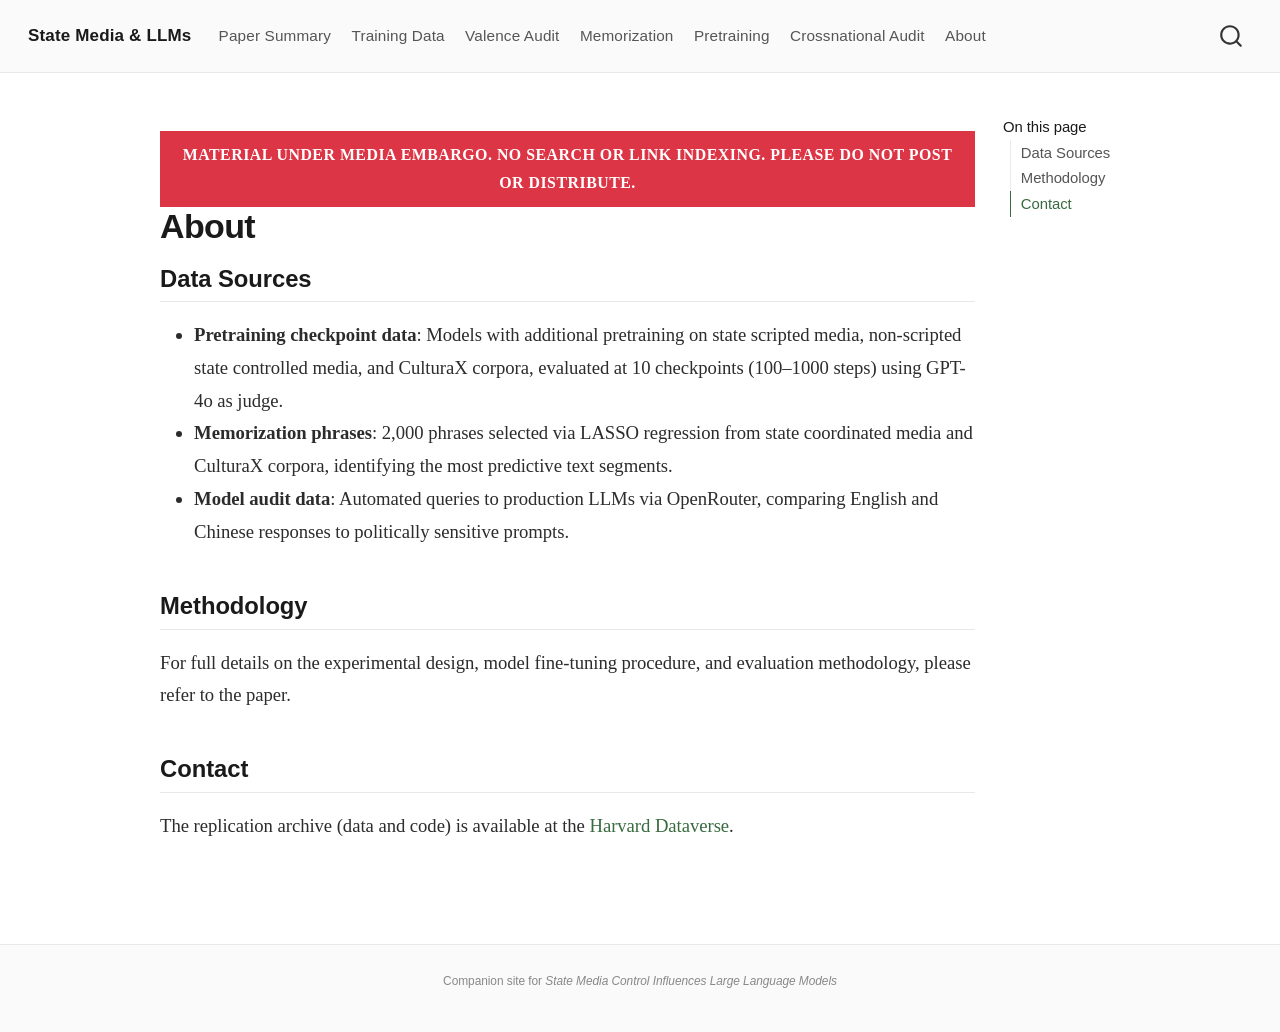
==== about.html @ 5cf8078a "Built site for gh-pages" ====
<!DOCTYPE html>
<html xmlns="http://www.w3.org/1999/xhtml" lang="en" xml:lang="en"><head>

<meta charset="utf-8">
<meta name="generator" content="quarto-1.9.37">

<meta name="viewport" content="width=device-width, initial-scale=1.0, user-scalable=yes">


<title>About – State Media &amp; LLMs</title>
<style>
/* Default styles provided by pandoc.
** See https://pandoc.org/MANUAL.html#variables-for-html for config info.
*/
code{white-space: pre-wrap;}
span.smallcaps{font-variant: small-caps;}
div.columns{display: flex; gap: min(4vw, 1.5em);}
div.column{flex: auto; overflow-x: auto;}
div.hanging-indent{margin-left: 1.5em; text-indent: -1.5em;}
ul.task-list{list-style: none;}
ul.task-list li input[type="checkbox"] {
  width: 0.8em;
  margin: 0 0.8em 0.2em -1em; /* quarto-specific, see https://github.com/quarto-dev/quarto-cli/issues/4556 */ 
  vertical-align: middle;
}
</style>


<script src="site_libs/quarto-nav/quarto-nav.js"></script>
<script src="site_libs/quarto-nav/headroom.min.js"></script>
<script src="site_libs/clipboard/clipboard.min.js"></script>
<script src="site_libs/quarto-search/autocomplete.umd.js"></script>
<script src="site_libs/quarto-search/fuse.min.js"></script>
<script src="site_libs/quarto-search/quarto-search.js"></script>
<meta name="quarto:offset" content="./">
<script src="site_libs/quarto-html/quarto.js" type="module"></script>
<script src="site_libs/quarto-html/tabsets/tabsets.js" type="module"></script>
<script src="site_libs/quarto-html/popper.min.js"></script>
<script src="site_libs/quarto-html/tippy.umd.min.js"></script>
<script src="site_libs/quarto-html/anchor.min.js"></script>
<link href="site_libs/quarto-html/tippy.css" rel="stylesheet">
<link href="site_libs/quarto-html/quarto-syntax-highlighting-7f8f88aac4f3542376d5c11b86a4c14d.css" rel="stylesheet" id="quarto-text-highlighting-styles">
<script src="site_libs/bootstrap/bootstrap.min.js"></script>
<link href="site_libs/bootstrap/bootstrap-icons.css" rel="stylesheet">
<link href="site_libs/bootstrap/bootstrap-69e6af7db91654c2cebb0308aa885b7c.min.css" rel="stylesheet" append-hash="true" id="quarto-bootstrap" data-mode="light">
<script id="quarto-search-options" type="application/json">{
  "location": "navbar",
  "copy-button": false,
  "collapse-after": 3,
  "panel-placement": "end",
  "type": "overlay",
  "limit": 50,
  "keyboard-shortcut": [
    "f",
    "/",
    "s"
  ],
  "show-item-context": false,
  "language": {
    "search-no-results-text": "No results",
    "search-matching-documents-text": "matching documents",
    "search-copy-link-title": "Copy link to search",
    "search-hide-matches-text": "Hide additional matches",
    "search-more-match-text": "more match in this document",
    "search-more-matches-text": "more matches in this document",
    "search-clear-button-title": "Clear",
    "search-text-placeholder": "",
    "search-detached-cancel-button-title": "Cancel",
    "search-submit-button-title": "Submit",
    "search-label": "Search"
  }
}</script>
<meta name="robots" content="noindex, nofollow">


<link rel="stylesheet" href="styles.css">
</head>

<body class="nav-fixed quarto-light">

<div id="quarto-search-results"></div>
  <header id="quarto-header" class="headroom fixed-top">
    <nav class="navbar navbar-expand-lg " data-bs-theme="dark">
      <div class="navbar-container container-fluid">
      <div class="navbar-brand-container mx-auto">
    <a class="navbar-brand" href="./index.html">
    <span class="navbar-title">State Media &amp; LLMs</span>
    </a>
  </div>
            <div id="quarto-search" class="" title="Search"></div>
          <button class="navbar-toggler" type="button" data-bs-toggle="collapse" data-bs-target="#navbarCollapse" aria-controls="navbarCollapse" role="menu" aria-expanded="false" aria-label="Toggle navigation" onclick="if (window.quartoToggleHeadroom) { window.quartoToggleHeadroom(); }">
  <span class="navbar-toggler-icon"></span>
</button>
          <div class="collapse navbar-collapse" id="navbarCollapse">
            <ul class="navbar-nav navbar-nav-scroll me-auto">
  <li class="nav-item">
    <a class="nav-link" href="./index.html"> 
<span class="menu-text">Paper Summary</span></a>
  </li>  
  <li class="nav-item">
    <a class="nav-link" href="./scm_in_pretrain.html"> 
<span class="menu-text">Training Data</span></a>
  </li>  
  <li class="nav-item">
    <a class="nav-link" href="./audit.html"> 
<span class="menu-text">Valence Audit</span></a>
  </li>  
  <li class="nav-item">
    <a class="nav-link" href="./memorization.html"> 
<span class="menu-text">Memorization</span></a>
  </li>  
  <li class="nav-item">
    <a class="nav-link" href="./checkpoints.html"> 
<span class="menu-text">Pretraining</span></a>
  </li>  
  <li class="nav-item">
    <a class="nav-link" href="./global.html"> 
<span class="menu-text">Crossnational Audit</span></a>
  </li>  
  <li class="nav-item">
    <a class="nav-link active" href="./about.html" aria-current="page"> 
<span class="menu-text">About</span></a>
  </li>  
</ul>
          </div> <!-- /navcollapse -->
            <div class="quarto-navbar-tools">
</div>
      </div> <!-- /container-fluid -->
    </nav>
</header>
<!-- content -->
<div id="quarto-content" class="quarto-container page-columns page-rows-contents page-layout-article page-navbar">
<!-- sidebar -->
<!-- margin-sidebar -->
    <div id="quarto-margin-sidebar" class="sidebar margin-sidebar">
        <nav id="TOC" role="doc-toc" class="toc-active">
    <h2 id="toc-title">On this page</h2>
   
  <ul>
  <li><a href="#data-sources" id="toc-data-sources" class="nav-link active" data-scroll-target="#data-sources">Data Sources</a></li>
  <li><a href="#methodology" id="toc-methodology" class="nav-link" data-scroll-target="#methodology">Methodology</a></li>
  <li><a href="#contact" id="toc-contact" class="nav-link" data-scroll-target="#contact">Contact</a></li>
  </ul>
</nav>
    </div>
<!-- main -->
<main class="content" id="quarto-document-content">
<div style="background:#dc3545;color:white;text-align:center;padding:10px;font-weight:bold;font-size:0.85em;letter-spacing:0.5px;">MATERIAL UNDER MEDIA EMBARGO. NO SEARCH OR LINK INDEXING. PLEASE DO NOT POST OR DISTRIBUTE.</div>

<header id="title-block-header" class="quarto-title-block default">
<div class="quarto-title">
<h1 class="title">About</h1>
</div>



<div class="quarto-title-meta">

    
  
    
  </div>
  


</header>


<section id="data-sources" class="level2">
<h2 class="anchored" data-anchor-id="data-sources">Data Sources</h2>
<ul>
<li><strong>Pretraining checkpoint data</strong>: Models with additional pretraining on state scripted media, non-scripted state controlled media, and CulturaX corpora, evaluated at 10 checkpoints (100–1000 steps) using GPT-4o as judge.</li>
<li><strong>Memorization phrases</strong>: 2,000 phrases selected via LASSO regression from state coordinated media and CulturaX corpora, identifying the most predictive text segments.</li>
<li><strong>Model audit data</strong>: Automated queries to production LLMs via OpenRouter, comparing English and Chinese responses to politically sensitive prompts.</li>
</ul>
</section>
<section id="methodology" class="level2">
<h2 class="anchored" data-anchor-id="methodology">Methodology</h2>
<p>For full details on the experimental design, model fine-tuning procedure, and evaluation methodology, please refer to the paper.</p>
</section>
<section id="contact" class="level2">
<h2 class="anchored" data-anchor-id="contact">Contact</h2>
<p>The replication archive (data and code) is available at the <a href="https://doi.org/10.7910/DVN/NECR2K">Harvard Dataverse</a>.</p>


</section>

</main> <!-- /main -->
<script id="quarto-html-after-body" type="application/javascript">
  window.document.addEventListener("DOMContentLoaded", function (event) {
    const icon = "";
    const anchorJS = new window.AnchorJS();
    anchorJS.options = {
      placement: 'right',
      icon: icon
    };
    anchorJS.add('.anchored');
    const isCodeAnnotation = (el) => {
      for (const clz of el.classList) {
        if (clz.startsWith('code-annotation-')) {                     
          return true;
        }
      }
      return false;
    }
    const onCopySuccess = function(e) {
      // button target
      const button = e.trigger;
      // don't keep focus
      button.blur();
      // flash "checked"
      button.classList.add('code-copy-button-checked');
      var currentTitle = button.getAttribute("title");
      button.setAttribute("title", "Copied!");
      let tooltip;
      if (window.bootstrap) {
        button.setAttribute("data-bs-toggle", "tooltip");
        button.setAttribute("data-bs-placement", "left");
        button.setAttribute("data-bs-title", "Copied!");
        tooltip = new bootstrap.Tooltip(button, 
          { trigger: "manual", 
            customClass: "code-copy-button-tooltip",
            offset: [0, -8]});
        tooltip.show();    
      }
      setTimeout(function() {
        if (tooltip) {
          tooltip.hide();
          button.removeAttribute("data-bs-title");
          button.removeAttribute("data-bs-toggle");
          button.removeAttribute("data-bs-placement");
        }
        button.setAttribute("title", currentTitle);
        button.classList.remove('code-copy-button-checked');
      }, 1000);
      // clear code selection
      e.clearSelection();
    }
    const getTextToCopy = function(trigger) {
      const outerScaffold = trigger.parentElement.cloneNode(true);
      const codeEl = outerScaffold.querySelector('code');
      for (const childEl of codeEl.children) {
        if (isCodeAnnotation(childEl)) {
          childEl.remove();
        }
      }
      return codeEl.innerText;
    }
    const clipboard = new window.ClipboardJS('.code-copy-button:not([data-in-quarto-modal])', {
      text: getTextToCopy
    });
    clipboard.on('success', onCopySuccess);
    if (window.document.getElementById('quarto-embedded-source-code-modal')) {
      const clipboardModal = new window.ClipboardJS('.code-copy-button[data-in-quarto-modal]', {
        text: getTextToCopy,
        container: window.document.getElementById('quarto-embedded-source-code-modal')
      });
      clipboardModal.on('success', onCopySuccess);
    }
      var localhostRegex = new RegExp(/^(?:http|https):\/\/localhost\:?[0-9]*\//);
      var mailtoRegex = new RegExp(/^mailto:/);
        var filterRegex = new RegExp("https:\/\/state-media-influence-llm\.github\.io\/");
      var isInternal = (href) => {
          return filterRegex.test(href) || localhostRegex.test(href) || mailtoRegex.test(href);
      }
      // Inspect non-navigation links and adorn them if external
     var links = window.document.querySelectorAll('a[href]:not(.nav-link):not(.navbar-brand):not(.toc-action):not(.sidebar-link):not(.sidebar-item-toggle):not(.pagination-link):not(.no-external):not([aria-hidden]):not(.dropdown-item):not(.quarto-navigation-tool):not(.about-link)');
      for (var i=0; i<links.length; i++) {
        const link = links[i];
        if (!isInternal(link.href)) {
          // undo the damage that might have been done by quarto-nav.js in the case of
          // links that we want to consider external
          if (link.dataset.originalHref !== undefined) {
            link.href = link.dataset.originalHref;
          }
        }
      }
    function tippyHover(el, contentFn, onTriggerFn, onUntriggerFn) {
      const config = {
        allowHTML: true,
        maxWidth: 500,
        delay: 100,
        arrow: false,
        appendTo: function(el) {
            return el.parentElement;
        },
        interactive: true,
        interactiveBorder: 10,
        theme: 'quarto',
        placement: 'bottom-start',
      };
      if (contentFn) {
        config.content = contentFn;
      }
      if (onTriggerFn) {
        config.onTrigger = onTriggerFn;
      }
      if (onUntriggerFn) {
        config.onUntrigger = onUntriggerFn;
      }
      window.tippy(el, config); 
    }
    const noterefs = window.document.querySelectorAll('a[role="doc-noteref"]');
    for (var i=0; i<noterefs.length; i++) {
      const ref = noterefs[i];
      tippyHover(ref, function() {
        // use id or data attribute instead here
        let href = ref.getAttribute('data-footnote-href') || ref.getAttribute('href');
        try { href = new URL(href).hash; } catch {}
        const id = href.replace(/^#\/?/, "");
        const note = window.document.getElementById(id);
        if (note) {
          return note.innerHTML;
        } else {
          return "";
        }
      });
    }
    const xrefs = window.document.querySelectorAll('a.quarto-xref');
    const processXRef = (id, note) => {
      // Strip column container classes
      const stripColumnClz = (el) => {
        el.classList.remove("page-full", "page-columns");
        if (el.children) {
          for (const child of el.children) {
            stripColumnClz(child);
          }
        }
      }
      stripColumnClz(note)
      if (id === null || id.startsWith('sec-')) {
        // Special case sections, only their first couple elements
        const container = document.createElement("div");
        if (note.children && note.children.length > 2) {
          container.appendChild(note.children[0].cloneNode(true));
          for (let i = 1; i < note.children.length; i++) {
            const child = note.children[i];
            if (child.tagName === "P" && child.innerText === "") {
              continue;
            } else {
              container.appendChild(child.cloneNode(true));
              break;
            }
          }
          if (window.Quarto?.typesetMath) {
            window.Quarto.typesetMath(container);
          }
          return container.innerHTML
        } else {
          if (window.Quarto?.typesetMath) {
            window.Quarto.typesetMath(note);
          }
          return note.innerHTML;
        }
      } else {
        // Remove any anchor links if they are present
        const anchorLink = note.querySelector('a.anchorjs-link');
        if (anchorLink) {
          anchorLink.remove();
        }
        if (window.Quarto?.typesetMath) {
          window.Quarto.typesetMath(note);
        }
        if (note.classList.contains("callout")) {
          return note.outerHTML;
        } else {
          return note.innerHTML;
        }
      }
    }
    for (var i=0; i<xrefs.length; i++) {
      const xref = xrefs[i];
      tippyHover(xref, undefined, function(instance) {
        instance.disable();
        let url = xref.getAttribute('href');
        let hash = undefined; 
        if (url.startsWith('#')) {
          hash = url;
        } else {
          try { hash = new URL(url).hash; } catch {}
        }
        if (hash) {
          const id = hash.replace(/^#\/?/, "");
          const note = window.document.getElementById(id);
          if (note !== null) {
            try {
              const html = processXRef(id, note.cloneNode(true));
              instance.setContent(html);
            } finally {
              instance.enable();
              instance.show();
            }
          } else {
            // See if we can fetch this
            fetch(url.split('#')[0])
            .then(res => res.text())
            .then(html => {
              const parser = new DOMParser();
              const htmlDoc = parser.parseFromString(html, "text/html");
              const note = htmlDoc.getElementById(id);
              if (note !== null) {
                const html = processXRef(id, note);
                instance.setContent(html);
              } 
            }).finally(() => {
              instance.enable();
              instance.show();
            });
          }
        } else {
          // See if we can fetch a full url (with no hash to target)
          // This is a special case and we should probably do some content thinning / targeting
          fetch(url)
          .then(res => res.text())
          .then(html => {
            const parser = new DOMParser();
            const htmlDoc = parser.parseFromString(html, "text/html");
            const note = htmlDoc.querySelector('main.content');
            if (note !== null) {
              // This should only happen for chapter cross references
              // (since there is no id in the URL)
              // remove the first header
              if (note.children.length > 0 && note.children[0].tagName === "HEADER") {
                note.children[0].remove();
              }
              const html = processXRef(null, note);
              instance.setContent(html);
            } 
          }).finally(() => {
            instance.enable();
            instance.show();
          });
        }
      }, function(instance) {
      });
    }
        let selectedAnnoteEl;
        const selectorForAnnotation = ( cell, annotation) => {
          let cellAttr = 'data-code-cell="' + cell + '"';
          let lineAttr = 'data-code-annotation="' +  annotation + '"';
          const selector = 'span[' + cellAttr + '][' + lineAttr + ']';
          return selector;
        }
        const selectCodeLines = (annoteEl) => {
          const doc = window.document;
          const targetCell = annoteEl.getAttribute("data-target-cell");
          const targetAnnotation = annoteEl.getAttribute("data-target-annotation");
          const annoteSpan = window.document.querySelector(selectorForAnnotation(targetCell, targetAnnotation));
          const lines = annoteSpan.getAttribute("data-code-lines").split(",");
          const lineIds = lines.map((line) => {
            return targetCell + "-" + line;
          })
          let top = null;
          let height = null;
          let parent = null;
          if (lineIds.length > 0) {
              //compute the position of the single el (top and bottom and make a div)
              const el = window.document.getElementById(lineIds[0]);
              top = el.offsetTop;
              height = el.offsetHeight;
              parent = el.parentElement.parentElement;
            if (lineIds.length > 1) {
              const lastEl = window.document.getElementById(lineIds[lineIds.length - 1]);
              const bottom = lastEl.offsetTop + lastEl.offsetHeight;
              height = bottom - top;
            }
            if (top !== null && height !== null && parent !== null) {
              // cook up a div (if necessary) and position it 
              let div = window.document.getElementById("code-annotation-line-highlight");
              if (div === null) {
                div = window.document.createElement("div");
                div.setAttribute("id", "code-annotation-line-highlight");
                div.style.position = 'absolute';
                parent.appendChild(div);
              }
              div.style.top = top - 2 + "px";
              div.style.height = height + 4 + "px";
              div.style.left = 0;
              let gutterDiv = window.document.getElementById("code-annotation-line-highlight-gutter");
              if (gutterDiv === null) {
                gutterDiv = window.document.createElement("div");
                gutterDiv.setAttribute("id", "code-annotation-line-highlight-gutter");
                gutterDiv.style.position = 'absolute';
                const codeCell = window.document.getElementById(targetCell);
                const gutter = codeCell.querySelector('.code-annotation-gutter');
                gutter.appendChild(gutterDiv);
              }
              gutterDiv.style.top = top - 2 + "px";
              gutterDiv.style.height = height + 4 + "px";
            }
            selectedAnnoteEl = annoteEl;
          }
        };
        const unselectCodeLines = () => {
          const elementsIds = ["code-annotation-line-highlight", "code-annotation-line-highlight-gutter"];
          elementsIds.forEach((elId) => {
            const div = window.document.getElementById(elId);
            if (div) {
              div.remove();
            }
          });
          selectedAnnoteEl = undefined;
        };
          // Handle positioning of the toggle
      window.addEventListener(
        "resize",
        throttle(() => {
          elRect = undefined;
          if (selectedAnnoteEl) {
            selectCodeLines(selectedAnnoteEl);
          }
        }, 10)
      );
      function throttle(fn, ms) {
      let throttle = false;
      let timer;
        return (...args) => {
          if(!throttle) { // first call gets through
              fn.apply(this, args);
              throttle = true;
          } else { // all the others get throttled
              if(timer) clearTimeout(timer); // cancel #2
              timer = setTimeout(() => {
                fn.apply(this, args);
                timer = throttle = false;
              }, ms);
          }
        };
      }
        // Attach click handler to the DT
        const annoteDls = window.document.querySelectorAll('dt[data-target-cell]');
        for (const annoteDlNode of annoteDls) {
          annoteDlNode.addEventListener('click', (event) => {
            const clickedEl = event.target;
            if (clickedEl !== selectedAnnoteEl) {
              unselectCodeLines();
              const activeEl = window.document.querySelector('dt[data-target-cell].code-annotation-active');
              if (activeEl) {
                activeEl.classList.remove('code-annotation-active');
              }
              selectCodeLines(clickedEl);
              clickedEl.classList.add('code-annotation-active');
            } else {
              // Unselect the line
              unselectCodeLines();
              clickedEl.classList.remove('code-annotation-active');
            }
          });
        }
    const findCites = (el) => {
      const parentEl = el.parentElement;
      if (parentEl) {
        const cites = parentEl.dataset.cites;
        if (cites) {
          return {
            el,
            cites: cites.split(' ')
          };
        } else {
          return findCites(el.parentElement)
        }
      } else {
        return undefined;
      }
    };
    var bibliorefs = window.document.querySelectorAll('a[role="doc-biblioref"]');
    for (var i=0; i<bibliorefs.length; i++) {
      const ref = bibliorefs[i];
      const citeInfo = findCites(ref);
      if (citeInfo) {
        tippyHover(citeInfo.el, function() {
          var popup = window.document.createElement('div');
          citeInfo.cites.forEach(function(cite) {
            var citeDiv = window.document.createElement('div');
            citeDiv.classList.add('hanging-indent');
            citeDiv.classList.add('csl-entry');
            var biblioDiv = window.document.getElementById('ref-' + cite);
            if (biblioDiv) {
              citeDiv.innerHTML = biblioDiv.innerHTML;
            }
            popup.appendChild(citeDiv);
          });
          return popup.innerHTML;
        });
      }
    }
  });
  </script>
</div> <!-- /content -->
<footer class="footer">
  <div class="nav-footer">
    <div class="nav-footer-left">
      &nbsp;
    </div>   
    <div class="nav-footer-center">
<p>Companion site for <em>State Media Control Influences Large Language Models</em></p>
</div>
    <div class="nav-footer-right">
      &nbsp;
    </div>
  </div>
</footer>




</body></html>
---- site_libs/quarto-html/tippy.css ----
.tippy-box[data-animation=fade][data-state=hidden]{opacity:0}[data-tippy-root]{max-width:calc(100vw - 10px)}.tippy-box{position:relative;background-color:#333;color:#fff;border-radius:4px;font-size:14px;line-height:1.4;white-space:normal;outline:0;transition-property:transform,visibility,opacity}.tippy-box[data-placement^=top]>.tippy-arrow{bottom:0}.tippy-box[data-placement^=top]>.tippy-arrow:before{bottom:-7px;left:0;border-width:8px 8px 0;border-top-color:initial;transform-origin:center top}.tippy-box[data-placement^=bottom]>.tippy-arrow{top:0}.tippy-box[data-placement^=bottom]>.tippy-arrow:before{top:-7px;left:0;border-width:0 8px 8px;border-bottom-color:initial;transform-origin:center bottom}.tippy-box[data-placement^=left]>.tippy-arrow{right:0}.tippy-box[data-placement^=left]>.tippy-arrow:before{border-width:8px 0 8px 8px;border-left-color:initial;right:-7px;transform-origin:center left}.tippy-box[data-placement^=right]>.tippy-arrow{left:0}.tippy-box[data-placement^=right]>.tippy-arrow:before{left:-7px;border-width:8px 8px 8px 0;border-right-color:initial;transform-origin:center right}.tippy-box[data-inertia][data-state=visible]{transition-timing-function:cubic-bezier(.54,1.5,.38,1.11)}.tippy-arrow{width:16px;height:16px;color:#333}.tippy-arrow:before{content:"";position:absolute;border-color:transparent;border-style:solid}.tippy-content{position:relative;padding:5px 9px;z-index:1}
---- site_libs/quarto-html/quarto-syntax-highlighting-7f8f88aac4f3542376d5c11b86a4c14d.css ----
/* quarto syntax highlight colors */
:root {
  --quarto-hl-ot-color: #003B4F;
  --quarto-hl-at-color: #657422;
  --quarto-hl-ss-color: #20794D;
  --quarto-hl-an-color: #5E5E5E;
  --quarto-hl-fu-color: #4758AB;
  --quarto-hl-st-color: #20794D;
  --quarto-hl-cf-color: #003B4F;
  --quarto-hl-op-color: #5E5E5E;
  --quarto-hl-er-color: #AD0000;
  --quarto-hl-bn-color: #AD0000;
  --quarto-hl-al-color: #AD0000;
  --quarto-hl-va-color: #111111;
  --quarto-hl-bu-color: inherit;
  --quarto-hl-ex-color: inherit;
  --quarto-hl-pp-color: #AD0000;
  --quarto-hl-in-color: #5E5E5E;
  --quarto-hl-vs-color: #20794D;
  --quarto-hl-wa-color: #5E5E5E;
  --quarto-hl-do-color: #5E5E5E;
  --quarto-hl-im-color: #00769E;
  --quarto-hl-ch-color: #20794D;
  --quarto-hl-dt-color: #AD0000;
  --quarto-hl-fl-color: #AD0000;
  --quarto-hl-co-color: #5E5E5E;
  --quarto-hl-cv-color: #5E5E5E;
  --quarto-hl-cn-color: #8f5902;
  --quarto-hl-sc-color: #5E5E5E;
  --quarto-hl-dv-color: #AD0000;
  --quarto-hl-kw-color: #003B4F;
}

/* other quarto variables */
:root {
  --quarto-font-monospace: SFMono-Regular, Menlo, Monaco, Consolas, "Liberation Mono", "Courier New", monospace;
}

/* syntax highlight based on Pandoc's rules */
pre > code.sourceCode > span {
  color: #003B4F;
}

code.sourceCode > span {
  color: #003B4F;
}

div.sourceCode,
div.sourceCode pre.sourceCode {
  color: #003B4F;
}

/* Normal */
code span {
  color: #003B4F;
}

/* Alert */
code span.al {
  color: #AD0000;
  font-style: inherit;
}

/* Annotation */
code span.an {
  color: #5E5E5E;
  font-style: inherit;
}

/* Attribute */
code span.at {
  color: #657422;
  font-style: inherit;
}

/* BaseN */
code span.bn {
  color: #AD0000;
  font-style: inherit;
}

/* BuiltIn */
code span.bu {
  font-style: inherit;
}

/* ControlFlow */
code span.cf {
  color: #003B4F;
  font-weight: bold;
  font-style: inherit;
}

/* Char */
code span.ch {
  color: #20794D;
  font-style: inherit;
}

/* Constant */
code span.cn {
  color: #8f5902;
  font-style: inherit;
}

/* Comment */
code span.co {
  color: #5E5E5E;
  font-style: inherit;
}

/* CommentVar */
code span.cv {
  color: #5E5E5E;
  font-style: italic;
}

/* Documentation */
code span.do {
  color: #5E5E5E;
  font-style: italic;
}

/* DataType */
code span.dt {
  color: #AD0000;
  font-style: inherit;
}

/* DecVal */
code span.dv {
  color: #AD0000;
  font-style: inherit;
}

/* Error */
code span.er {
  color: #AD0000;
  font-style: inherit;
}

/* Extension */
code span.ex {
  font-style: inherit;
}

/* Float */
code span.fl {
  color: #AD0000;
  font-style: inherit;
}

/* Function */
code span.fu {
  color: #4758AB;
  font-style: inherit;
}

/* Import */
code span.im {
  color: #00769E;
  font-style: inherit;
}

/* Information */
code span.in {
  color: #5E5E5E;
  font-style: inherit;
}

/* Keyword */
code span.kw {
  color: #003B4F;
  font-weight: bold;
  font-style: inherit;
}

/* Operator */
code span.op {
  color: #5E5E5E;
  font-style: inherit;
}

/* Other */
code span.ot {
  color: #003B4F;
  font-style: inherit;
}

/* Preprocessor */
code span.pp {
  color: #AD0000;
  font-style: inherit;
}

/* SpecialChar */
code span.sc {
  color: #5E5E5E;
  font-style: inherit;
}

/* SpecialString */
code span.ss {
  color: #20794D;
  font-style: inherit;
}

/* String */
code span.st {
  color: #20794D;
  font-style: inherit;
}

/* Variable */
code span.va {
  color: #111111;
  font-style: inherit;
}

/* VerbatimString */
code span.vs {
  color: #20794D;
  font-style: inherit;
}

/* Warning */
code span.wa {
  color: #5E5E5E;
  font-style: italic;
}

.prevent-inlining {
  content: "</";
}

/*# sourceMappingURL=789ad8cd35626ba772517505b42a116e.css.map */
---- styles.css ----
/* ── Response cards (LessWrong-style clean panels) ── */
.response-card {
  border: 1px solid #e5e5e5;
  border-radius: 3px;
  padding: 1.25rem 1.5rem;
  margin-bottom: 1.25rem;
  background: #fff;
  box-shadow: 0 1px 3px rgba(0, 0, 0, 0.04);
  transition: box-shadow 0.15s ease;
}

.response-card:hover {
  box-shadow: 0 2px 8px rgba(0, 0, 0, 0.08);
}

.response-card .card-header {
  font-family: "Inter", -apple-system, BlinkMacSystemFont, sans-serif;
  font-weight: 600;
  font-size: 0.9rem;
  margin-bottom: 0.75rem;
  padding-bottom: 0.6rem;
  border-bottom: 1px solid #eee;
  color: #333;
}

/* ── Side-by-side layout ── */
.side-by-side {
  display: grid;
  grid-template-columns: 1fr 1fr;
  gap: 1.5rem;
}

.three-col {
  display: grid;
  grid-template-columns: 1fr 1fr 1fr;
  gap: 1.5rem;
}

@media (max-width: 1200px) {
  .three-col {
    grid-template-columns: 1fr 1fr;
  }
}

@media (max-width: 768px) {
  .side-by-side,
  .three-col {
    grid-template-columns: 1fr;
  }
}

/* ── Category badges ── */
.badge-gap {
  background-color: #c0392b;
  color: white;
  padding: 0.15em 0.55em;
  border-radius: 3px;
  font-family: "Inter", sans-serif;
  font-size: 0.75rem;
  font-weight: 500;
  letter-spacing: 0.03em;
  text-transform: uppercase;
}

.badge-no-gap {
  background-color: #95a5a6;
  color: white;
  padding: 0.15em 0.55em;
  border-radius: 3px;
  font-family: "Inter", sans-serif;
  font-size: 0.75rem;
  font-weight: 500;
  letter-spacing: 0.03em;
  text-transform: uppercase;
}

/* ── Value boxes on landing page ── */
.value-box {
  border: 1px solid #e5e5e5;
  border-radius: 3px;
  padding: 2rem 1.5rem;
  text-align: center;
  margin-bottom: 1rem;
  background: #fff;
  box-shadow: 0 1px 3px rgba(0, 0, 0, 0.04);
}

.value-box .number {
  font-family: "Inter", -apple-system, sans-serif;
  font-size: 2rem;
  font-weight: 700;
  color: #396b3f;
  letter-spacing: -0.02em;
}

.value-box .label {
  font-size: 0.9rem;
  color: #777;
  line-height: 1.5;
  margin-top: 0.3rem;
}

/* ── Section links on landing page ── */
.content h3 a {
  color: #396b3f;
  border-bottom: 1px solid transparent;
}

.content h3 a:hover {
  color: #2d5532;
  border-bottom-color: #2d5532;
}

/* ── OJS containers ── */
.ojs-container {
  margin: 1.5rem 0;
}

/* OJS inputs — sans-serif for UI controls */
.ojs-container form,
.ojs-container input,
.ojs-container select,
.ojs-container label,
.ojs-container table {
  font-family: "Inter", -apple-system, BlinkMacSystemFont, sans-serif;
  font-size: 0.9rem;
}

/* OJS tables */
.ojs-container table {
  border-collapse: collapse;
  width: 100%;
}

.ojs-container th {
  font-weight: 600;
  text-transform: uppercase;
  font-size: 0.75rem;
  letter-spacing: 0.05em;
  color: #666;
  border-bottom: 2px solid #ddd;
  padding: 0.5rem 0.75rem;
}

.ojs-container td {
  padding: 0.5rem 0.75rem;
  border-bottom: 1px solid #f0f0f0;
  max-width: 300px;
  overflow: hidden;
  text-overflow: ellipsis;
  white-space: nowrap;
}

/* ── Callout boxes ── */
.callout {
  border-radius: 3px;
  font-size: 0.95rem;
}

/* ── Buttons ── */
.btn {
  font-family: "Inter", -apple-system, sans-serif;
  font-size: 0.9rem;
  font-weight: 500;
  letter-spacing: 0.01em;
  border-radius: 3px;
  padding: 0.5rem 1.25rem;
}

.btn-primary {
  background-color: #396b3f;
  border-color: #396b3f;
}

.btn-primary:hover {
  background-color: #2d5532;
  border-color: #2d5532;
}

.btn-outline-secondary {
  color: #555;
  border-color: #ccc;
}

.btn-outline-secondary:hover {
  background-color: #f5f5f5;
  color: #333;
  border-color: #999;
}

/* ── Code blocks ── */
code {
  font-size: 0.88em;
  background: #f7f7f7;
  padding: 0.15em 0.35em;
  border-radius: 2px;
  color: #c0392b;
}

pre {
  background: #f7f7f7;
  border: 1px solid #e8e8e8;
  border-radius: 3px;
  padding: 1rem;
  font-size: 0.88rem;
  line-height: 1.5;
}

/* ── TOC refinement ── */
#TOC {
  font-family: "Inter", -apple-system, sans-serif;
  font-size: 0.85rem;
}

#TOC a {
  color: #666;
  border-bottom: none;
}

#TOC a:hover {
  color: #333;
}

#TOC .active {
  color: #396b3f;
  font-weight: 500;
}
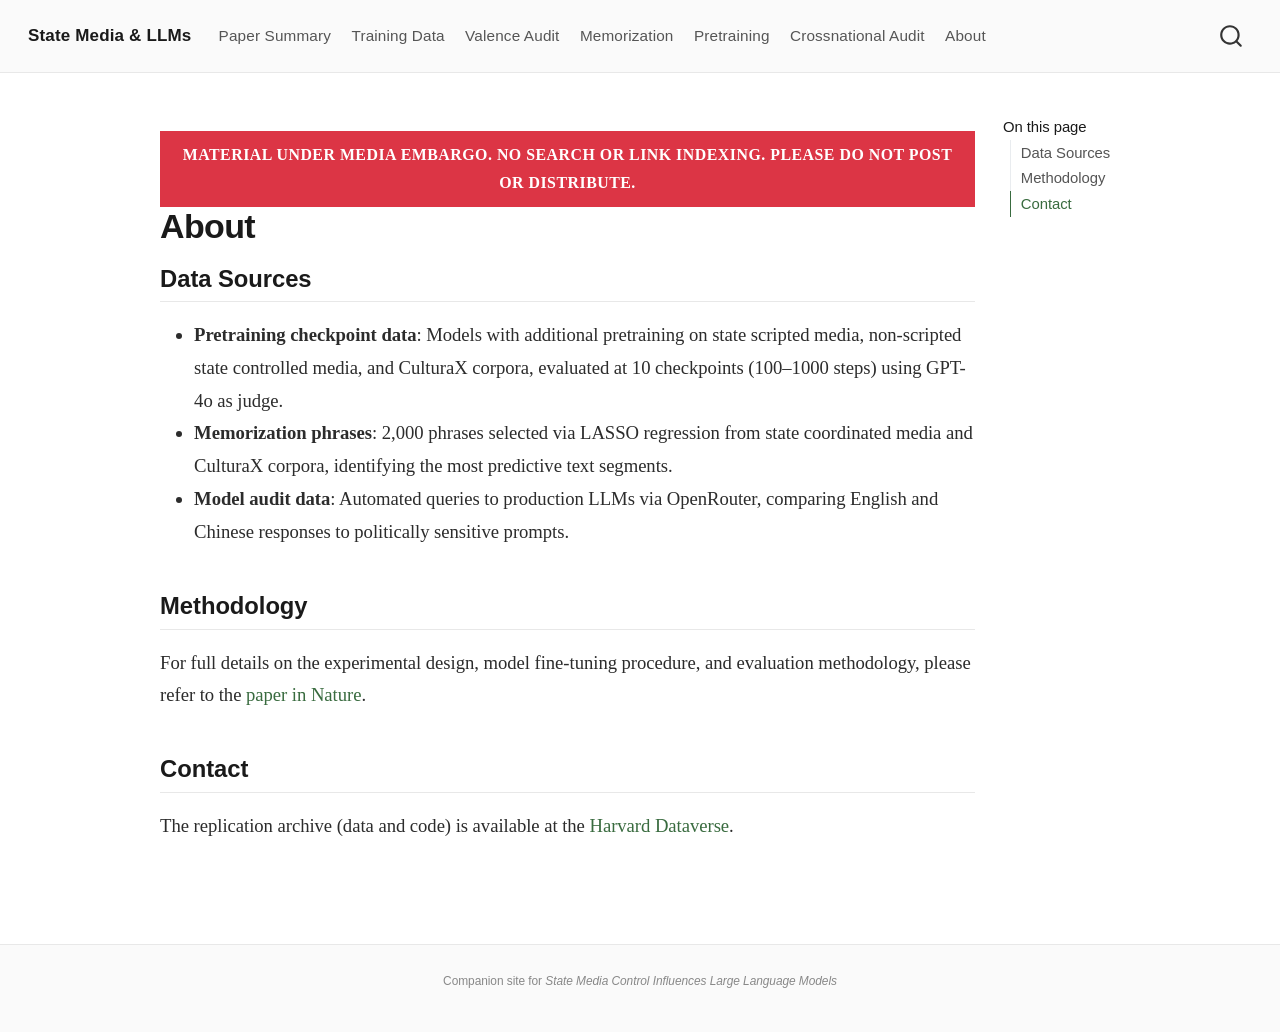
==== commit c9275b6f: "Built site for gh-pages" ====
--- a/about.html
+++ b/about.html
@@ -176,7 +176,7 @@
 </section>
 <section id="methodology" class="level2">
 <h2 class="anchored" data-anchor-id="methodology">Methodology</h2>
-<p>For full details on the experimental design, model fine-tuning procedure, and evaluation methodology, please refer to the paper.</p>
+<p>For full details on the experimental design, model fine-tuning procedure, and evaluation methodology, please refer to the <a href="https://doi.org/10.1038/s41586-026-10506-7">paper in Nature</a>.</p>
 </section>
 <section id="contact" class="level2">
 <h2 class="anchored" data-anchor-id="contact">Contact</h2>
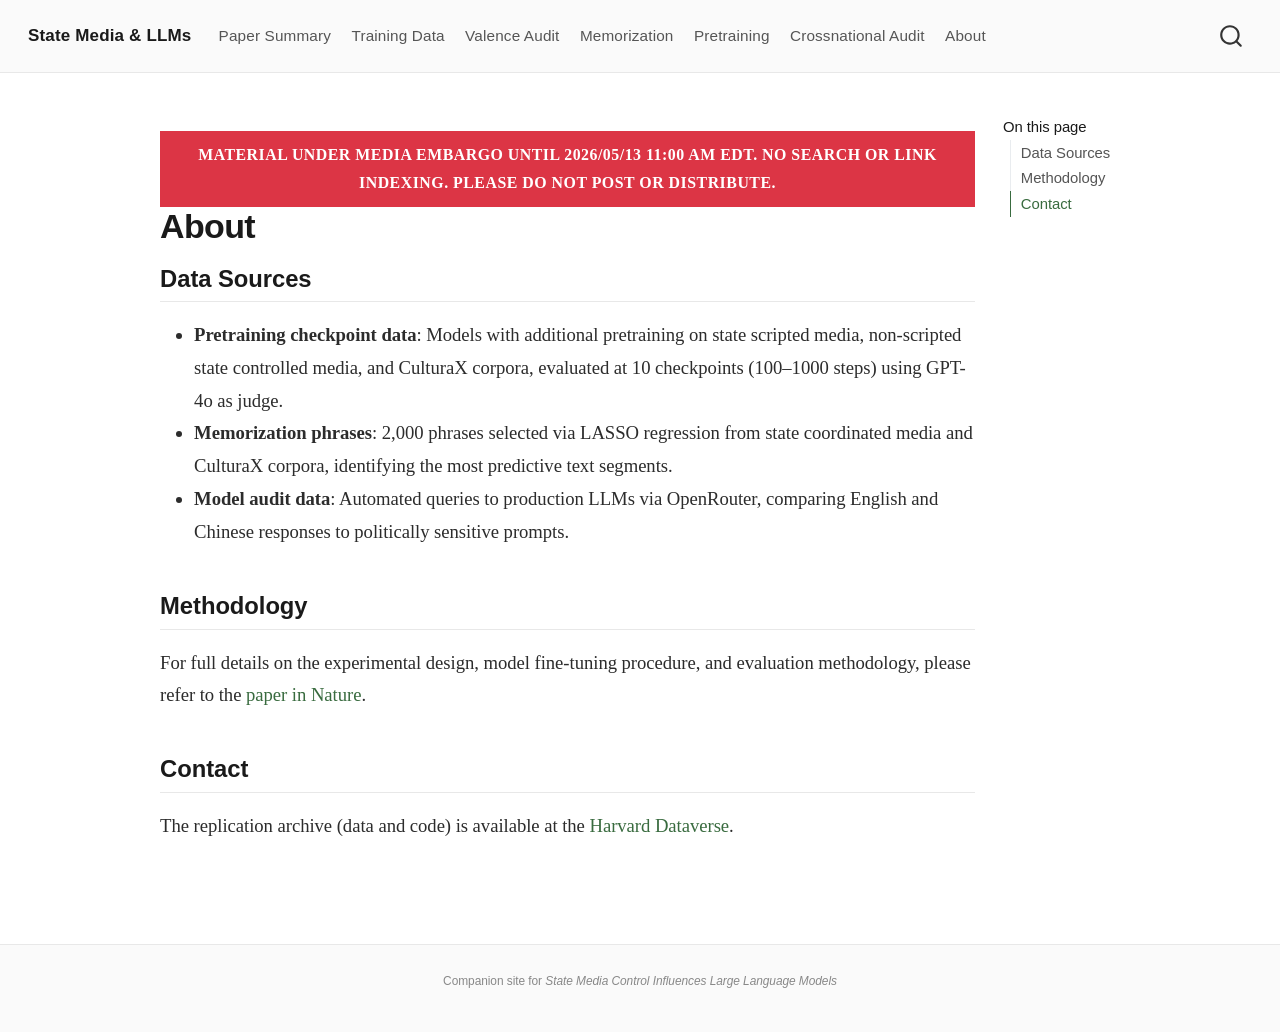
==== commit 0e88afb0: "Built site for gh-pages" ====
--- a/about.html
+++ b/about.html
@@ -145,7 +145,7 @@
     </div>
 <!-- main -->
 <main class="content" id="quarto-document-content">
-<div style="background:#dc3545;color:white;text-align:center;padding:10px;font-weight:bold;font-size:0.85em;letter-spacing:0.5px;">MATERIAL UNDER MEDIA EMBARGO. NO SEARCH OR LINK INDEXING. PLEASE DO NOT POST OR DISTRIBUTE.</div>
+<div style="background:#dc3545;color:white;text-align:center;padding:10px;font-weight:bold;font-size:0.85em;letter-spacing:0.5px;">MATERIAL UNDER MEDIA EMBARGO UNTIL 2026/05/13 11:00 AM EDT. NO SEARCH OR LINK INDEXING. PLEASE DO NOT POST OR DISTRIBUTE.</div>
 
 <header id="title-block-header" class="quarto-title-block default">
 <div class="quarto-title">
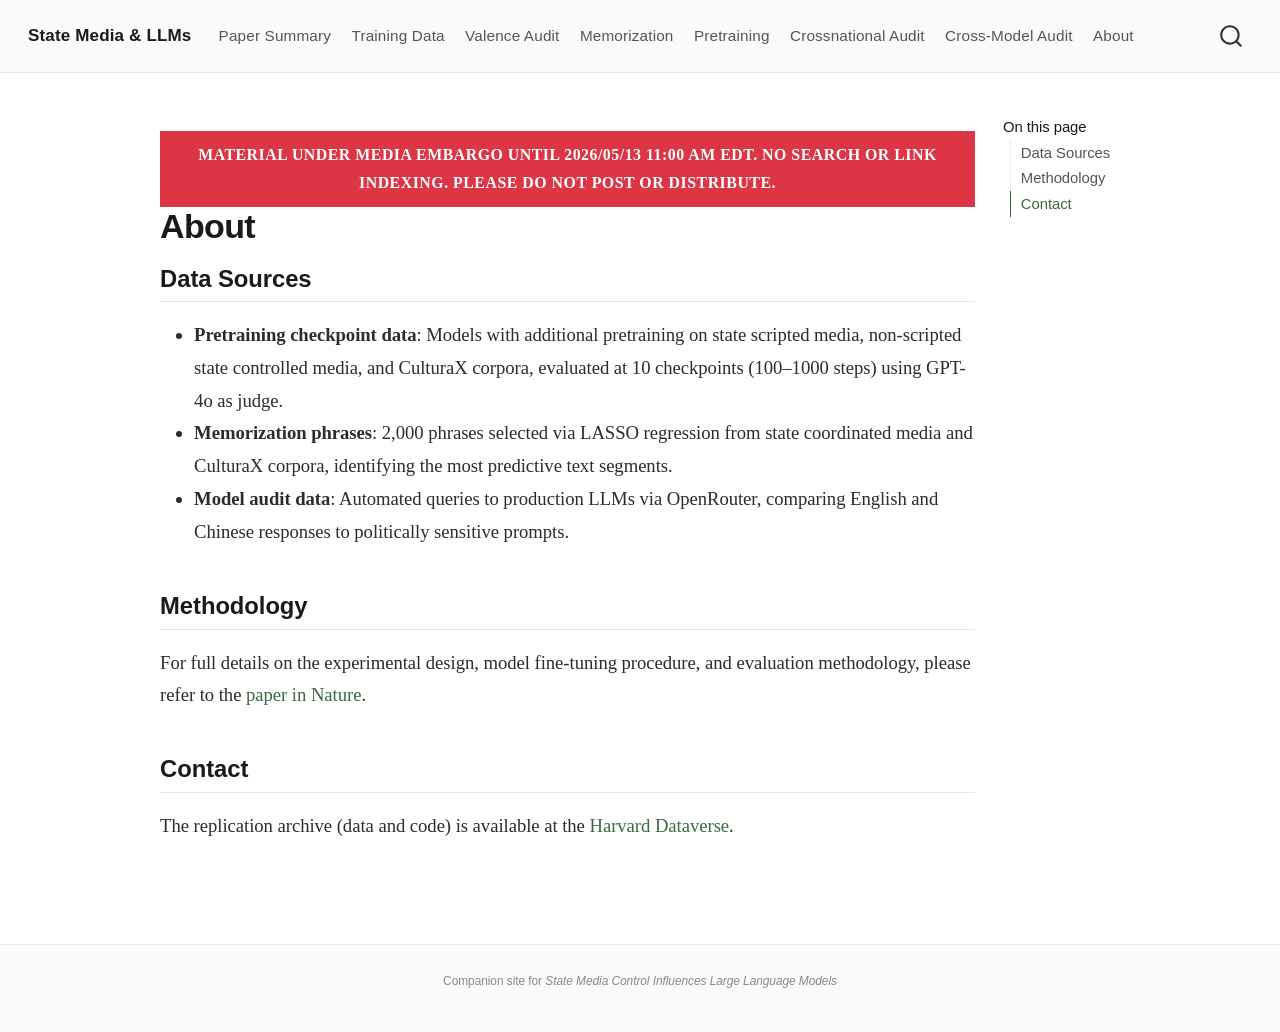
==== commit 0999865d: "Built site for gh-pages" ====
--- a/about.html
+++ b/about.html
@@ -116,6 +116,10 @@
   <li class="nav-item">
     <a class="nav-link" href="./global.html"> 
 <span class="menu-text">Crossnational Audit</span></a>
+  </li>  
+  <li class="nav-item">
+    <a class="nav-link" href="./cross_model_audit.html"> 
+<span class="menu-text">Cross-Model Audit</span></a>
   </li>  
   <li class="nav-item">
     <a class="nav-link active" href="./about.html" aria-current="page"> 
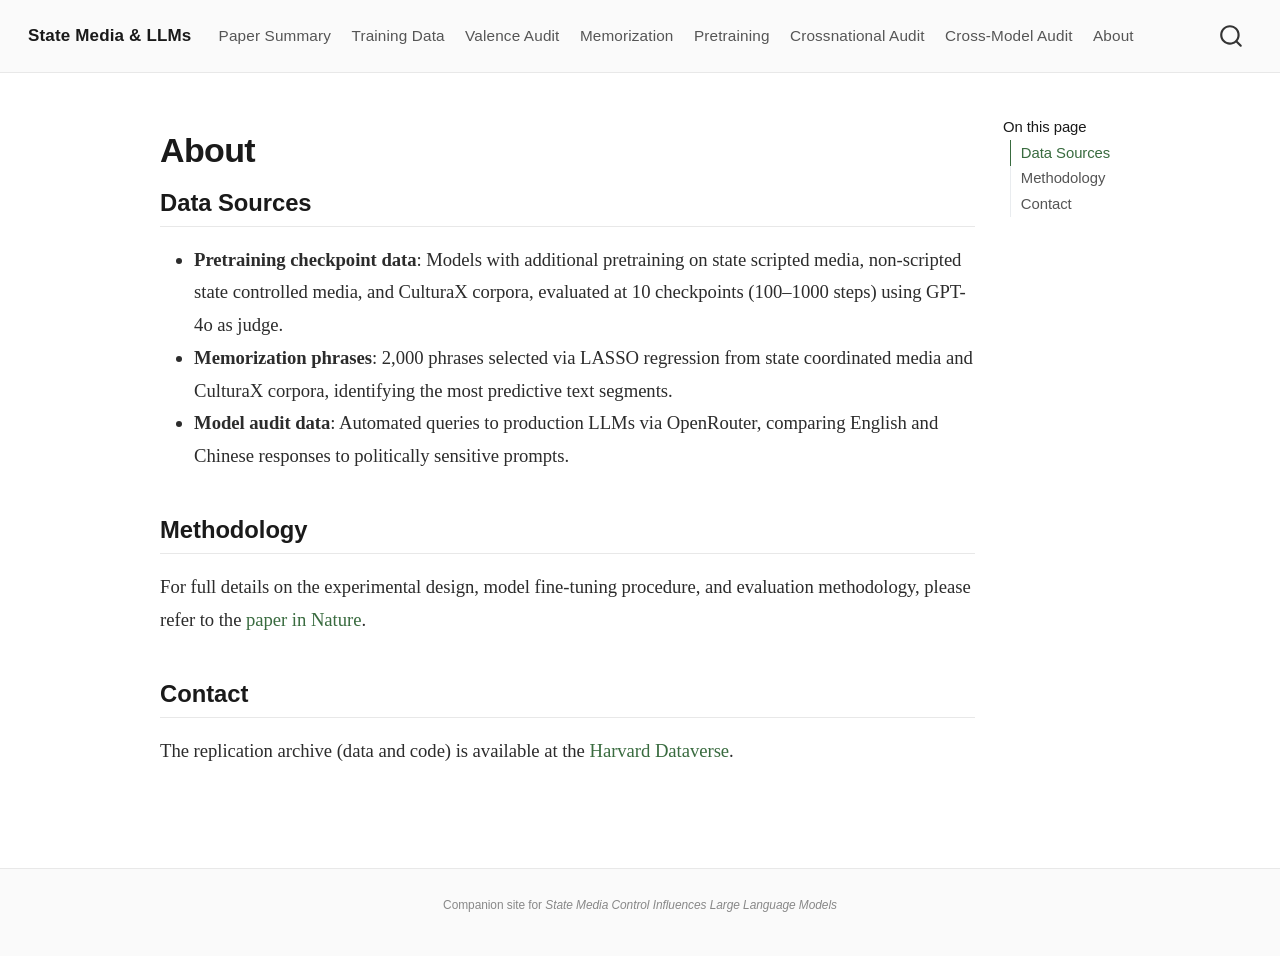
==== commit e82400bd: "Built site for gh-pages" ====
--- a/about.html
+++ b/about.html
@@ -70,7 +70,6 @@
     "search-label": "Search"
   }
 }</script>
-<meta name="robots" content="noindex, nofollow">
 
 
 <link rel="stylesheet" href="styles.css">
@@ -149,7 +148,6 @@
     </div>
 <!-- main -->
 <main class="content" id="quarto-document-content">
-<div style="background:#dc3545;color:white;text-align:center;padding:10px;font-weight:bold;font-size:0.85em;letter-spacing:0.5px;">MATERIAL UNDER MEDIA EMBARGO UNTIL 2026/05/13 11:00 AM EDT. NO SEARCH OR LINK INDEXING. PLEASE DO NOT POST OR DISTRIBUTE.</div>
 
 <header id="title-block-header" class="quarto-title-block default">
 <div class="quarto-title">
